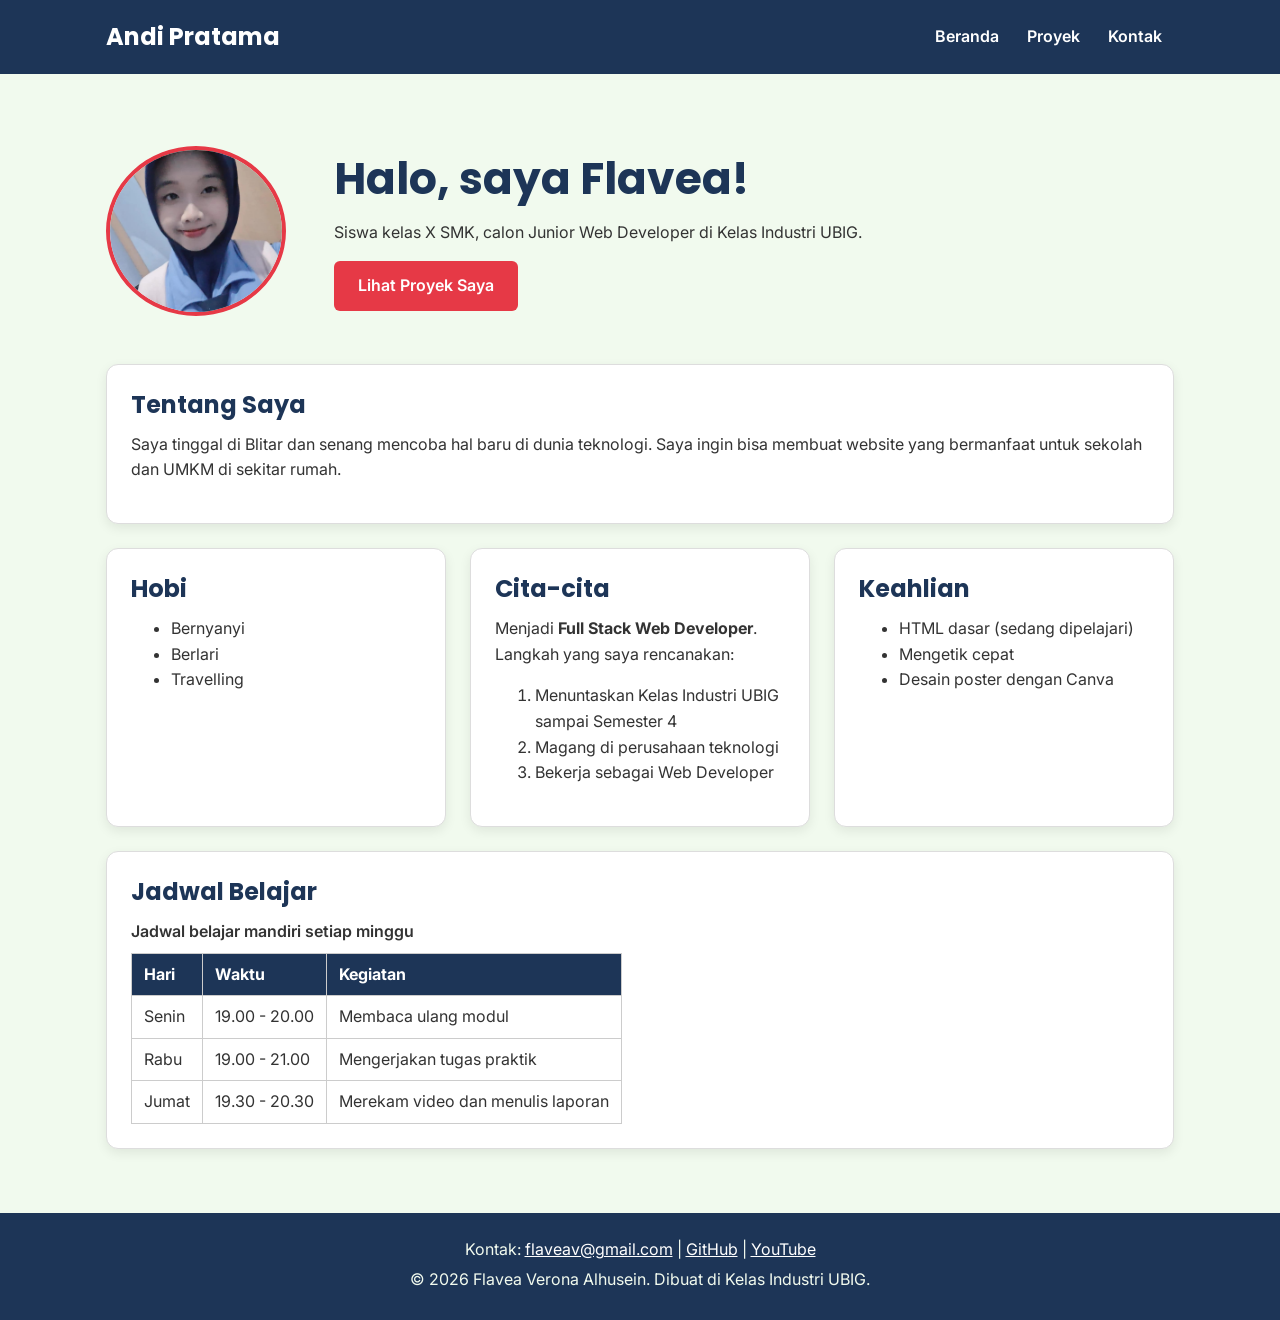
==== index.html @ 0332e81e "feat: menambahkan html pertama" ====
<!DOCTYPE html>
<html lang="id">
<head>
  <meta charset="UTF-8">
  <meta name="viewport" content="width=device-width, initial-scale=1.0">
  <title>Flavea Verona Alhusein | Beranda</title>
  <link rel="preconnect" href="https://fonts.googleapis.com">
  <link rel="preconnect" href="https://fonts.gstatic.com" crossorigin>
  <link href="https://fonts.googleapis.com/css2?family=Inter:wght@400;600&family=Poppins:wght@600;700&display=swap" rel="stylesheet">
  <link rel="stylesheet" href="css/style.css">
</head>
<body>
  <header>
    <div class="container navbar">
      <h1>Andi Pratama</h1>
      <nav class="menu-laptop">
        <ul>
          <li><a href="index.html">Beranda</a></li>
          <li><a href="proyek.html">Proyek</a></li>
          <li><a href="kontak.html">Kontak</a></li>
        </ul>
      </nav>
      <!-- Tantangan: menu ponsel yang bisa dibuka-tutup -->
      <details class="menu-ponsel">
        <summary>Menu</summary>
        <nav>
          <ul>
            <li><a href="index.html">Beranda</a></li>
            <li><a href="proyek.html">Proyek</a></li>
            <li><a href="kontak.html">Kontak</a></li>
          </ul>
        </nav>
      </details>
    </div>
  </header>

  <main>
    <div class="container">
      <section class="hero">
        <img src="img/WhatsApp Image 2026-10-20 at 09.04.00.jpeg" alt="Foto profil Flavea Verona Alhusein" width="180">
        <div>
          <h2>Halo, saya Flavea!</h2>
          <p>Siswa kelas X SMK, calon Junior Web Developer di Kelas Industri UBIG.</p>
          <a href="proyek.html" class="tombol">Lihat Proyek Saya</a>
        </div>
      </section>

      <section class="kartu">
        <h2>Tentang Saya</h2>
        <p>Saya tinggal di Blitar dan senang mencoba hal baru di dunia teknologi. Saya ingin bisa membuat website yang bermanfaat untuk sekolah dan UMKM di sekitar rumah.</p>
      </section>

      <div class="daftar-kartu">
        <section class="kartu">
          <h2>Hobi</h2>
          <ul>
            <li>Bernyanyi</li>
            <li>Berlari</li>
            <li>Travelling</li>
          </ul>
        </section>

        <section class="kartu">
          <h2>Cita-cita</h2>
          <p>Menjadi <strong>Full Stack Web Developer</strong>. Langkah yang saya rencanakan:</p>
          <ol>
            <li>Menuntaskan Kelas Industri UBIG sampai Semester 4</li>
            <li>Magang di perusahaan teknologi</li>
            <li>Bekerja sebagai Web Developer</li>
          </ol>
        </section>

        <section class="kartu">
          <h2>Keahlian</h2>
          <ul>
            <li>HTML dasar (sedang dipelajari)</li>
            <li>Mengetik cepat</li>
            <li>Desain poster dengan Canva</li>
          </ul>
        </section>
      </div>

      <section class="kartu">
        <h2>Jadwal Belajar</h2>
        <table>
          <caption>Jadwal belajar mandiri setiap minggu</caption>
          <thead>
            <tr>
              <th>Hari</th>
              <th>Waktu</th>
              <th>Kegiatan</th>
            </tr>
          </thead>
          <tbody>
            <tr>
              <td>Senin</td>
              <td>19.00 - 20.00</td>
              <td>Membaca ulang modul</td>
            </tr>
            <tr>
              <td>Rabu</td>
              <td>19.00 - 21.00</td>
              <td>Mengerjakan tugas praktik</td>
            </tr>
            <tr>
              <td>Jumat</td>
              <td>19.30 - 20.30</td>
              <td>Merekam video dan menulis laporan</td>
            </tr>
          </tbody>
        </table>
      </section>
    </div>
  </main>

  <footer>
    <p>Kontak: <a href="flaveav@gmail.com">flaveav@gmail.com</a> |
      <a href="https://github.com/" target="_blank">GitHub</a> |
      <a href="https://www.youtube.com/" target="_blank">YouTube</a></p>
    <p>&copy; 2026 Flavea Verona Alhusein. Dibuat di Kelas Industri UBIG.</p>
  </footer>
</body>
</html>
---- css/style.css ----
/* Gaya portofolio Flavea Verona Alhusein
   Palet: #1D3557 (utama), #E63946 (aksen), #F1FAEE (latar)
   Huruf: Poppins (judul), Inter (isi)
   Tata letak: mobile first, titik ubah 768px (tablet) dan 1024px (laptop) */

/* 1. Reset */
* {
  box-sizing: border-box;
  margin: 0;
}

img {
  max-width: 100%;
  height: auto;
}

/* 2. Dasar halaman: warna dan huruf */
body {
  font-family: "Inter", Arial, sans-serif;
  font-size: 1rem;
  line-height: 1.6;
  color: #333333;
  background-color: #F1FAEE;
}

h1, h2, h3 {
  font-family: "Poppins", Arial, sans-serif;
  color: #1D3557;
  line-height: 1.3;
}

h2 {
  margin-bottom: 0.75rem;
}

p, ul, ol {
  margin-bottom: 1rem;
}

a {
  color: #E63946;
}

/* 3. Wadah, header, dan menu */
.container {
  max-width: 1100px;
  margin: 0 auto;
  padding: 0 1rem;
}

header {
  background-color: #1D3557;
  color: #FFFFFF;
  padding: 1rem 0;
}

header h1 {
  color: #FFFFFF;
  font-size: 1.5rem;
}

.navbar {
  display: flex;
  flex-wrap: wrap;
  justify-content: space-between;
  align-items: center;
  gap: 0.5rem;
}

nav ul {
  display: flex;
  gap: 0.25rem;
  padding: 0;
  margin: 0;
  list-style: none;
}

nav a {
  display: inline-block;
  padding: 0.5rem 0.75rem;
  border-radius: 6px;
  color: #FFFFFF;
  font-weight: 600;
  text-decoration: none;
}

/* Tantangan: menu ponsel buka-tutup dengan details */
.menu-laptop {
  display: none;
}

.menu-ponsel summary {
  padding: 0.5rem 0.75rem;
  border: 1px solid #FFFFFF;
  border-radius: 6px;
  font-weight: 600;
  cursor: pointer;
}

.menu-ponsel ul {
  flex-direction: column;
  margin-top: 0.5rem;
}

/* 4. Isi utama, hero, dan kartu */
main {
  padding: 1.5rem 0;
}

.hero {
  display: flex;
  flex-direction: column;
  align-items: center;
  gap: 1.5rem;
  padding: 1rem 0 2rem;
  text-align: center;
}

.hero img {
  border: 4px solid #E63946;
  border-radius: 50%;
}

.hero h2 {
  font-size: 2rem;
}

.tombol {
  display: inline-block;
  padding: 0.75rem 1.5rem;
  border-radius: 6px;
  background-color: #E63946;
  color: #FFFFFF;
  font-weight: 600;
  text-decoration: none;
}

.kartu {
  background-color: #FFFFFF;
  padding: 1rem;
  margin-bottom: 1.5rem;
  border: 1px solid #DDDDDD;
  border-radius: 12px;
  box-shadow: 0 4px 12px rgba(0, 0, 0, 0.08);
}

.daftar-kartu {
  display: flex;
  flex-wrap: wrap;
  gap: 1.5rem;
  margin-bottom: 1.5rem;
}

.daftar-kartu .kartu {
  flex: 1 1 280px;
  margin-bottom: 0;
}

article img {
  border-radius: 8px;
  border: 1px solid #DDDDDD;
}

/* 5. Tabel */
table {
  border-collapse: collapse;
}

caption {
  font-weight: 600;
  text-align: left;
  margin-bottom: 0.5rem;
}

th, td {
  border: 1px solid #CCCCCC;
  padding: 0.5rem 0.75rem;
  text-align: left;
}

th {
  background-color: #1D3557;
  color: #FFFFFF;
}

/* 6. Form */
label {
  font-weight: 600;
}

input, select, textarea {
  width: 100%;
  max-width: 22rem;
  padding: 0.6rem;
  margin-top: 0.25rem;
  border: 1px solid #CCCCCC;
  border-radius: 6px;
  font-family: inherit;
  font-size: 1rem;
}

button {
  padding: 0.75rem 1.5rem;
  border: none;
  border-radius: 6px;
  background-color: #E63946;
  color: #FFFFFF;
  font-family: inherit;
  font-size: 1rem;
  font-weight: 600;
  cursor: pointer;
}

/* 7. Footer */
footer {
  background-color: #1D3557;
  color: #F1FAEE;
  text-align: center;
  padding: 1.5rem;
}

footer p {
  margin-bottom: 0.25rem;
}

footer a {
  color: #FFFFFF;
}

/* 8. Tablet: lebar layar 768px ke atas */
@media (min-width: 768px) {
  .menu-laptop {
    display: block;
  }

  .menu-ponsel {
    display: none;
  }

  .hero {
    flex-direction: row;
    padding: 2rem 0 3rem;
    text-align: left;
  }

  .kartu {
    padding: 1.5rem;
  }
}

/* 9. Laptop: lebar layar 1024px ke atas */
@media (min-width: 1024px) {
  main {
    padding: 2.5rem 0;
  }

  .hero {
    gap: 3rem;
  }

  .hero h2 {
    font-size: 2.75rem;
  }
}
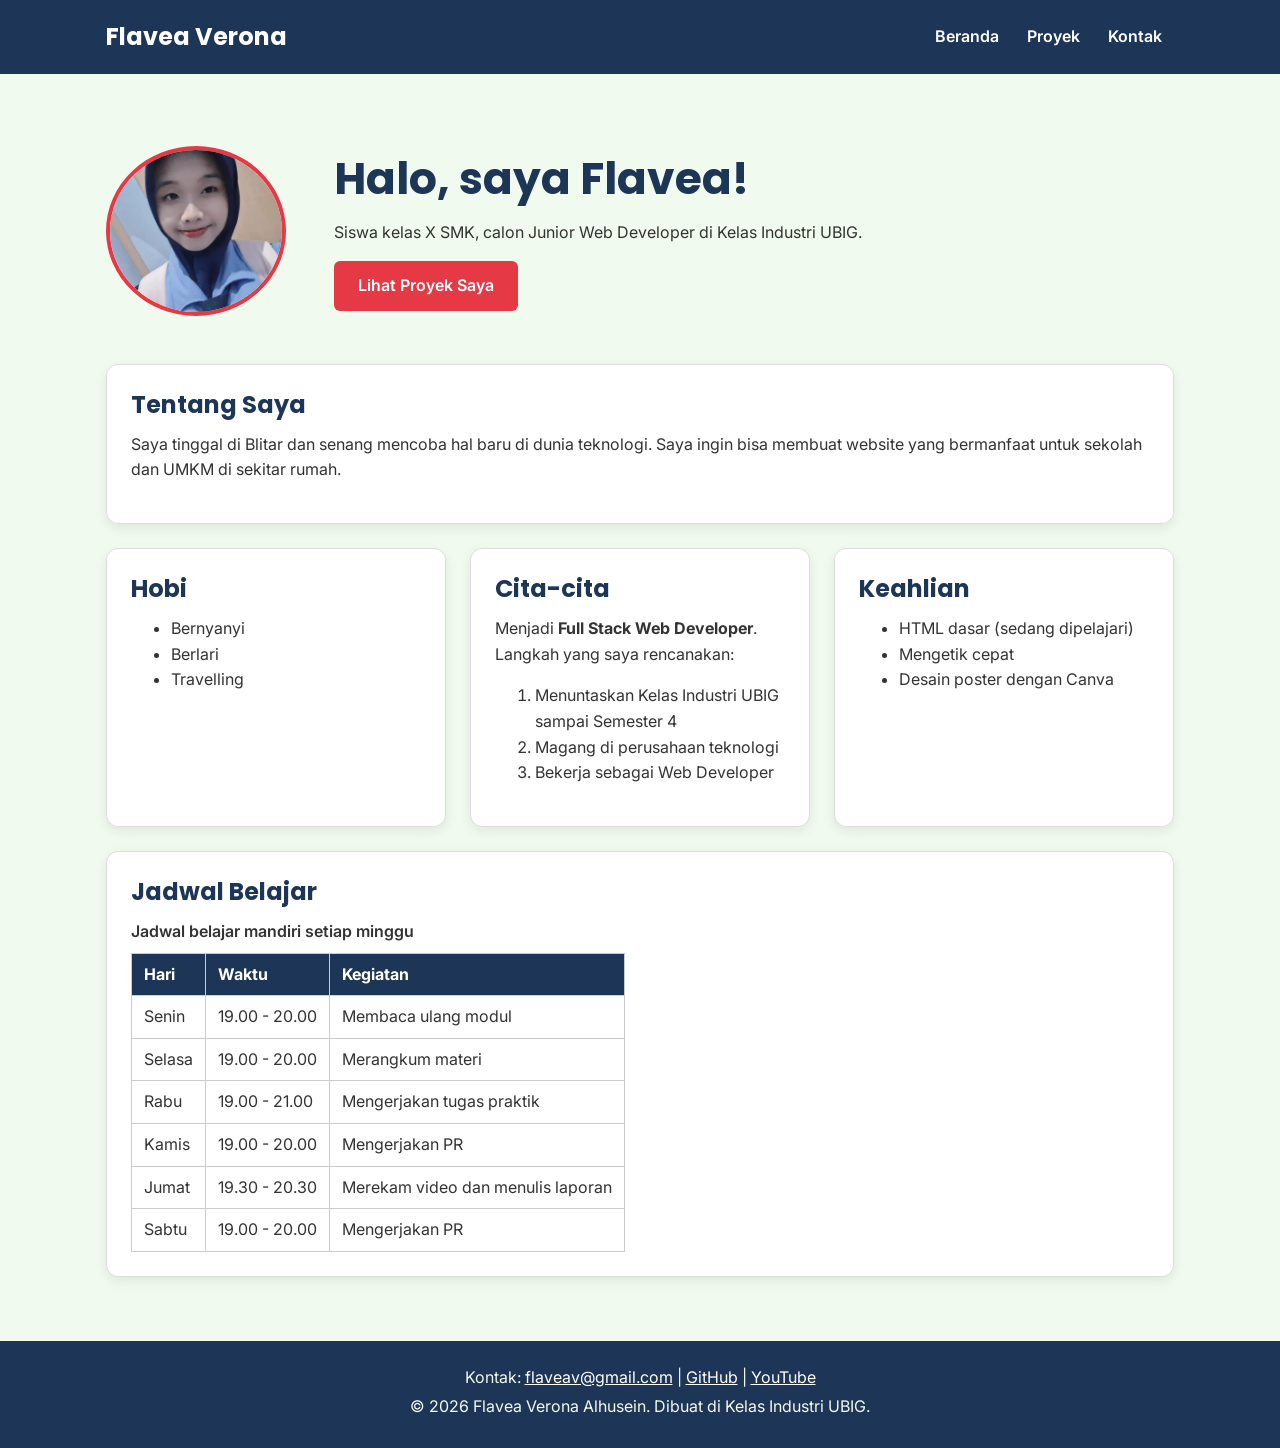
==== commit 1e0e9af9: "feat: menambahkan html dan css profil digital" ====
--- a/index.html
+++ b/index.html
@@ -12,7 +12,7 @@
 <body>
   <header>
     <div class="container navbar">
-      <h1>Andi Pratama</h1>
+      <h1>Flavea Verona</h1>
       <nav class="menu-laptop">
         <ul>
           <li><a href="index.html">Beranda</a></li>
@@ -98,14 +98,28 @@
               <td>Membaca ulang modul</td>
             </tr>
             <tr>
+              <td>Selasa</td>
+              <td>19.00 - 20.00</td>
+              <td>Merangkum materi</td>
+            </tr>
               <td>Rabu</td>
               <td>19.00 - 21.00</td>
               <td>Mengerjakan tugas praktik</td>
             </tr>
             <tr>
+              <td>Kamis</td>
+              <td>19.00 - 20.00</td>
+              <td>Mengerjakan PR</td>
+            </tr>
+            <tr>
               <td>Jumat</td>
               <td>19.30 - 20.30</td>
               <td>Merekam video dan menulis laporan</td>
+            </tr>
+            <tr>
+              <td>Sabtu</td>
+              <td>19.00 - 20.00</td>
+              <td>Mengerjakan PR</td>
             </tr>
           </tbody>
         </table>
@@ -115,8 +129,8 @@
 
   <footer>
     <p>Kontak: <a href="flaveav@gmail.com">flaveav@gmail.com</a> |
-      <a href="https://github.com/" target="_blank">GitHub</a> |
-      <a href="https://www.youtube.com/" target="_blank">YouTube</a></p>
+      <a href="https://github.com/dashboard" target="_blank">GitHub</a> |
+      <a href="https://youtube.com/@stoberryy00?si=fOOp4dH1qELuOvuh" target="_blank">YouTube</a></p>
     <p>&copy; 2026 Flavea Verona Alhusein. Dibuat di Kelas Industri UBIG.</p>
   </footer>
 </body>
